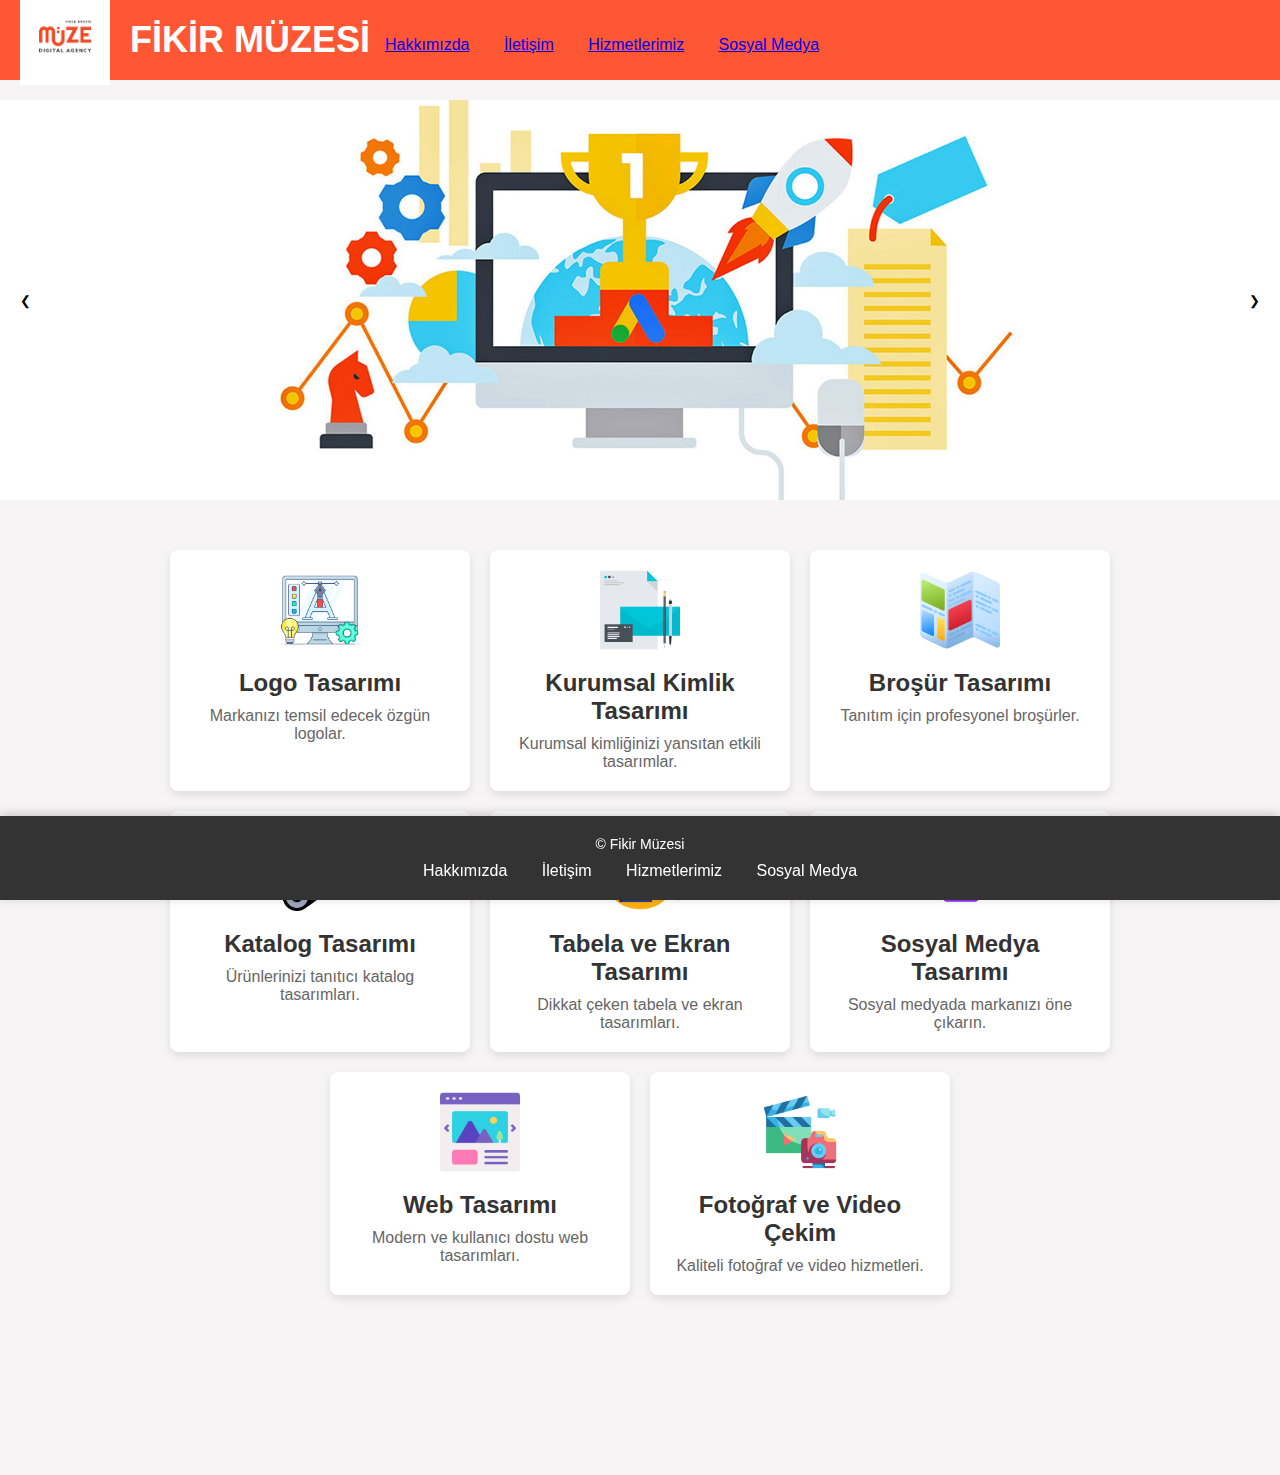
==== index.html @ a1147782 "first commit" ====
<!DOCTYPE html>
<html lang="tr">
<head>
    <meta charset="UTF-8">
    <meta name="viewport" content="width=device-width, initial-scale=1.0">
    <title>FİKİR MÜZESİ</title>
    <link rel="stylesheet" href="style.css">
</head>
<body>
    <header>
        <header>
            <img src="Icons/müze-agency-2-1.png" alt="Logo" class="logo"> <!-- Logo burada -->
            <h1>FİKİR MÜZESİ</h1> <!-- Başlık burada -->
            <nav>
                <ul class="menu">
                    <li><a href="#">Hakkımızda</a></li>
                    <li><a href="#">İletişim</a></li>
                    <li><a href="#">Hizmetlerimiz</a></li>
                    <li><a href="#">Sosyal Medya</a></li>
                </ul>
            </nav>
        </header>
        
    </header>

    <section class="slider">
        <div class="slides">
            <div class="slide active">
                <img src="Icons/01.jpg" alt="Slider 1">
            </div>
            <div class="slide">
                <img src="Icons/images.png" alt="Slider 2">
            </div>
            <div class="slide">
                <img src="Icons/eb531görseltasarim.jpg" alt="Slider 3">
            </div>
        </div>
        <button class="prev" onclick="changeSlide(-1)">&#10094;</button>
        <button class="next" onclick="changeSlide(1)">&#10095;</button>
    </section>
    <section class="services">
        <div class="service">
            <img src="Icons/typography.png" alt="Logo Tasarımı">
            <h2>Logo Tasarımı</h2>
            <p>Markanızı temsil edecek özgün logolar.</p>
        </div>
        <div class="service">
            <img src="Icons/branding.png" alt="Kurumsal Kimlik Tasarımı">
            <h2>Kurumsal Kimlik Tasarımı</h2>
            <p>Kurumsal kimliğinizi yansıtan etkili tasarımlar.</p>
        </div>
        <div class="service">
            <img src="Icons/printing.png" alt="Broşür Tasarımı">
            <h2>Broşür Tasarımı</h2>
            <p>Tanıtım için profesyonel broşürler.</p>
        </div>
        <div class="service">
            <img src="Icons/catalogDesign.png" alt="Katalog Tasarımı">
            <h2>Katalog Tasarımı</h2>
            <p>Ürünlerinizi tanıtıcı katalog tasarımları.</p>
        </div>
        <div class="service">
            <img src="Icons/ux.png" alt="Tabela ve Ekran Tasarımı">
            <h2>Tabela ve Ekran Tasarımı</h2>
            <p>Dikkat çeken tabela ve ekran tasarımları.</p>
        </div>
        <div class="service">
            <img src="Icons/mobile.png" alt="Sosyal Medya Tasarımı">
            <h2>Sosyal Medya Tasarımı</h2>
            <p>Sosyal medyada markanızı öne çıkarın.</p>
        </div>
        <div class="service">
            <img src="Icons/website-layout.png" alt="Web Tasarımı">
            <h2>Web Tasarımı</h2>
            <p>Modern ve kullanıcı dostu web tasarımları.</p>
        </div>
        <div class="service">
            <img src="Icons/photograph.png" alt="Fotoğraf ve Video Çekim">
            <h2>Fotoğraf ve Video Çekim</h2>
            <p>Kaliteli fotoğraf ve video hizmetleri.</p>
        </div>
    </section>
    <footer>
        <p>&copy; Fikir Müzesi</p>
        <nav>
            <ul>
                <li><a href="#">Hakkımızda</a></li>
                <li><a href="#">İletişim</a></li>
                <li><a href="#">Hizmetlerimiz</a></li>
                <li><a href="#">Sosyal Medya</a></li>
            </ul>
        </nav>
    </footer>

    <script>
        let slideIndex = 0; // Başlangıç slaytı
        showSlides();
        
        function showSlides() {
            let slides = document.getElementsByClassName("slide");
            for (let i = 0; i < slides.length; i++) {
                slides[i].style.display = "none"; // Tüm slaytları gizle
            }
            slideIndex++;
            if (slideIndex > slides.length) { slideIndex = 1 } // 1'den başla
            slides[slideIndex - 1].style.display = "block"; // Aktif slaytı göster
            setTimeout(showSlides, 10000); // 5 saniyede bir slayt değiştir
        }
        
        function changeSlide(n) {
            slideIndex += n; // Slayt indexini değiştir
            if (slideIndex > document.getElementsByClassName("slide").length) { slideIndex = 1; }
            if (slideIndex < 1) { slideIndex = document.getElementsByClassName("slide").length; }
            showSlides(); // Slaytları güncelle
        }
        </script>
        

</body>
</html>
---- style.css ----
* {
    margin: 0;
    padding: 0;
    box-sizing: border-box;
}

body {
    font-family: Arial, sans-serif;
    background-color: rgb(246, 244, 244);
    color: #333;
    padding-bottom: 150px; 
}

header {
    background-color: #FF5733;
    padding: 10px; /* Üst boşluk */
    color: white;
    height: 80px; /* Başlık yüksekliği */
    display: flex;
    align-items: center; /* Dikey hizalama */
    position: relative; /* Üst elemanları konumlandırabilmek için */
}

header img {
    width: 90px; /* Logonun genişliği */
    height: auto; /* Oranını korur */
    margin-right: 20px; /* Logo ile başlık arasında boşluk */
}

h1 {
    font-size: 36px;
    font-weight: bold;
    margin: 0;
    flex-grow: 1; /* Başlık alanını genişletir */
    text-align: center; /* Başlığı ortada tutar */
}

.services {
    display: flex;
    flex-wrap: wrap;
    justify-content: center;
    padding: 20px;
}

.service {
    background-color: white;
    border-radius: 8px;
    box-shadow: 0 4px 8px rgba(0, 0, 0, 0.1);
    margin: 10px;
    padding: 20px;
    text-align: center;
    width: 300px;
    transition: transform 0.3s;
}

.service:hover {
    transform: scale(1.05);
}

.service img {
    width: 80px;
    height: 80px;
    margin-bottom: 15px;
}

.service h2 {
    font-size: 24px;
    margin-bottom: 10px;
}

.service p {
    font-size: 16px;
    color: #666;
}
.slider {
    position: relative;
    width: 100%; /* Slider genişliği tam sayfa */
    height: 400px; /* İstenilen yükseklik */
    margin: 20px auto; /* Ortalar */
    overflow: hidden; /* Taşan içeriği gizler */
}

.slides {
    display: flex; /* Slaytları yan yana dizmek için */
    transition: transform 0.10s ease; /* Geçiş efekti */
}

.slide {
    width: 100%; /* Her slaytın genişliği tam sayfa */
    height: 400px; /* Her slaytın yüksekliği */
}

.slide img {
    width: 100%; /* Resmin genişliği */
    height: 100%; /* Resmin yüksekliği */
    object-fit: cover; /* Resmi kapsayıcı alanı tam doldurur */
}

button.prev, button.next {
    position: absolute; /* Konumlandırmak için */
    top: 50%; /* Dikey ortalama */
    transform: translateY(-50%); /* Dikey ortalama */
    background-color: rgba(255, 255, 255, 0.7); /* Arka plan rengi */
    border: none; /* Kenarlık yok */
    padding: 10px; /* İç boşluk */
    cursor: pointer; /* İmleç işareti */
    z-index: 10; /* Üstte görünür */
}

button.prev {
    left: 10px; /* Solda */
}

button.next {
    right: 10px; /* Sağda */
}

button:hover {
    background-color: rgba(255, 255, 255, 1); /* Hover rengi */
}


button.prev, button.next {
    position: absolute; /* Konumlandırmak için */
    top: 50%; /* Dikey ortalama */
    transform: translateY(-50%); /* Dikey ortalama */
    background-color: rgba(255, 255, 255, 0.7); /* Arka plan rengi */
    border: none; /* Kenarlık yok */
    padding: 10px; /* İç boşluk */
    cursor: pointer; /* İmleç işareti */
    z-index: 10; /* Üstte görünür */
}

button.prev {
    left: 10px; /* Solda */
}

button.next {
    right: 10px; /* Sağda */
}

button:hover {
    background-color: rgba(255, 255, 255, 1); /* Hover rengi */
}

footer {
    background-color: #333; /* Arka plan rengi */
    color: white; /* Yazı rengi */
    text-align: center; /* Metni ortalar */
    padding: 20px; /* İç boşluk */
    position: fixed; /* Sayfanın altında sabit kalır */
    bottom: 0;
    width: 100%; /* Sayfanın tamamını kaplar */
    box-shadow: 0 -2px 10px rgba(0, 0, 0, 0.2); /* Hafif bir gölge efekti */
    z-index: 1000; /* Üstte kalmasını sağlar */
    margin-top: 200px; /* Üst kısmı ile boşluk bırakır */
}

footer p {
    margin: 0; /* Varsayılan boşluğu kaldırır */
    font-size: 14px; /* Yazı boyutu */
}

nav {
    margin-top: 10px; /* Üstten boşluk */
}

nav ul {
    list-style: none; /* Madde işaretlerini kaldırır */
    padding: 0; /* İçerideki boşluğu kaldırır */
}

nav ul li {
    display: inline; /* Öğeleri yan yana dizmek için */
    margin: 0 15px; /* Öğeler arasında boşluk */
}

footer a {
    color: white; /* Link rengi */
    text-decoration: none; /* Alt çizgiyi kaldırır */
}

footer a:hover {
    text-decoration: underline; /* Üzerine gelindiğinde altı çizilir */
}
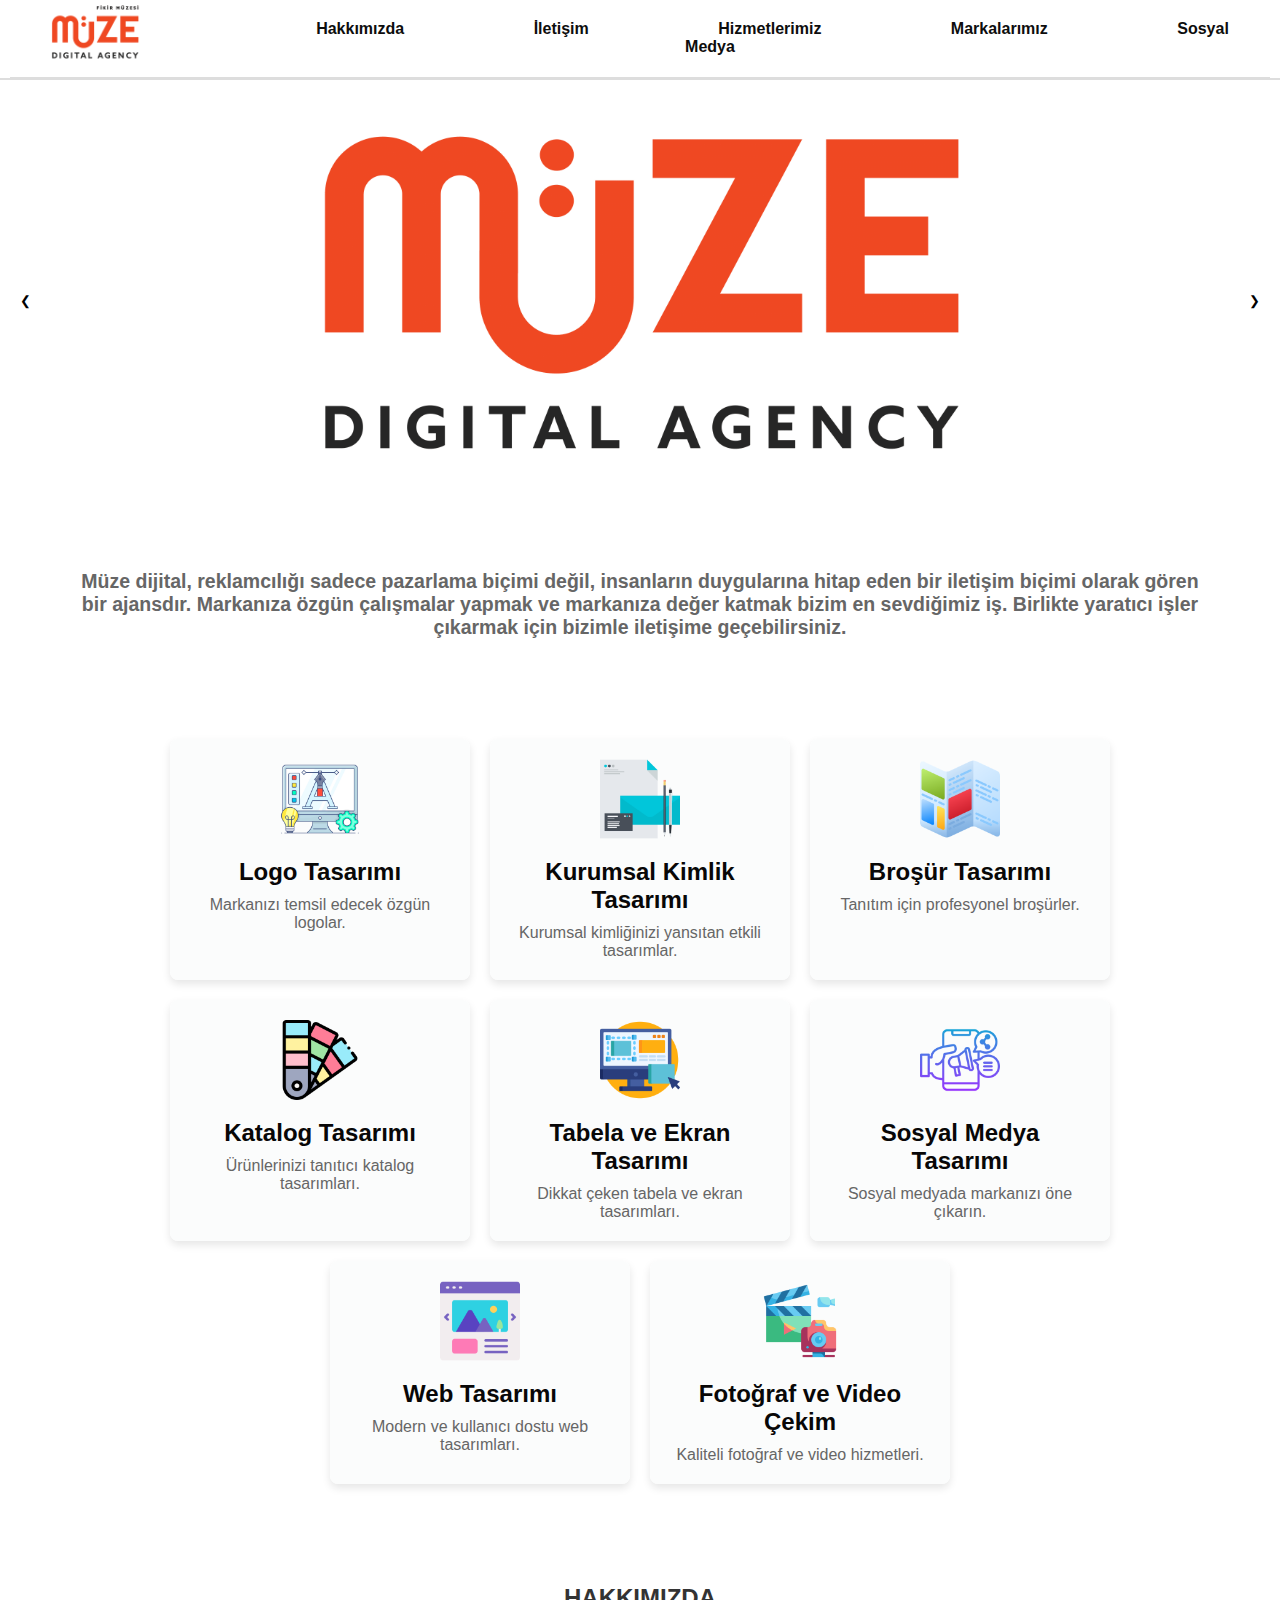
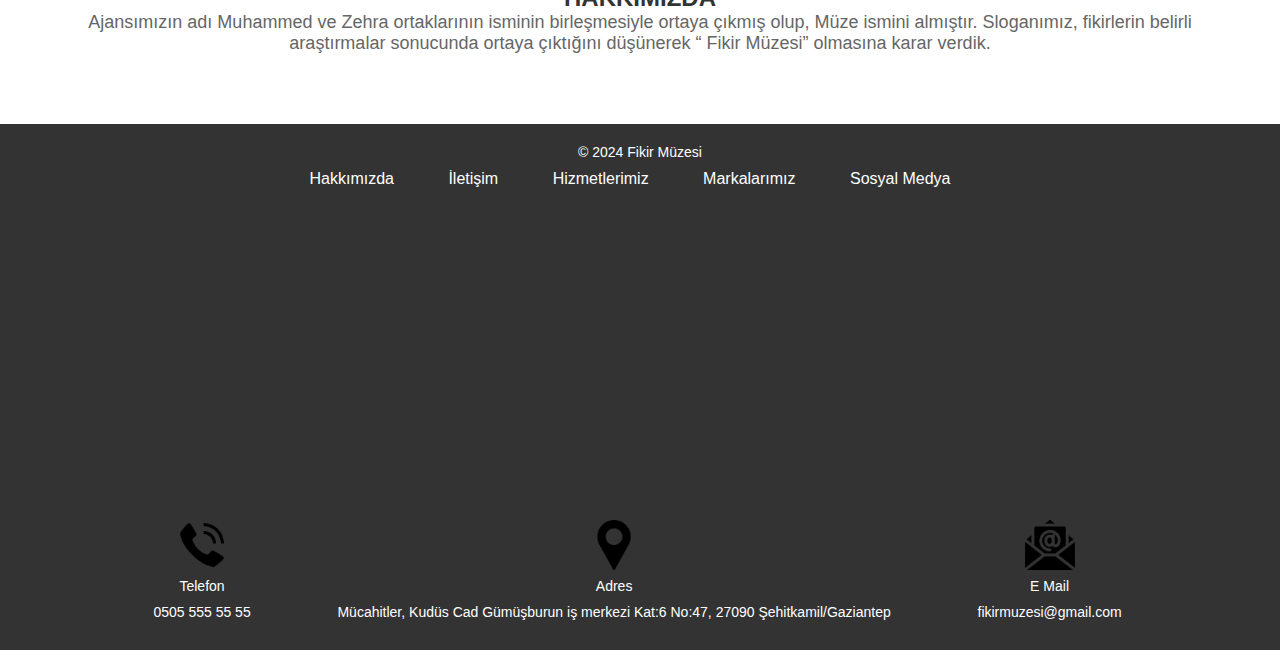
==== commit ac44c2d8: "update project" ====
--- a/index.html
+++ b/index.html
@@ -9,16 +9,18 @@
 <body>
     <header>
         <header>
-            <img src="Icons/müze-agency-2-1.png" alt="Logo" class="logo"> <!-- Logo burada -->
-            <h1>FİKİR MÜZESİ</h1> <!-- Başlık burada -->
+            <img src="Images/fikirMuzesi.png" alt="Logo" class="logo"> <!-- Logo burada -->
+           <!-- Başlık burada -->
             <nav>
                 <ul class="menu">
                     <li><a href="#">Hakkımızda</a></li>
                     <li><a href="#">İletişim</a></li>
                     <li><a href="#">Hizmetlerimiz</a></li>
+                    <li><a href="#">Markalarımız</a></li>
                     <li><a href="#">Sosyal Medya</a></li>
                 </ul>
             </nav>
+        
         </header>
         
     </header>
@@ -26,71 +28,121 @@
     <section class="slider">
         <div class="slides">
             <div class="slide active">
-                <img src="Icons/01.jpg" alt="Slider 1">
+                <img src="Images/müze-agency.png" alt="Slider 1">
             </div>
             <div class="slide">
-                <img src="Icons/images.png" alt="Slider 2">
+                <img src="Images/slider2.jpg" alt="Slider2">
             </div>
             <div class="slide">
-                <img src="Icons/eb531görseltasarim.jpg" alt="Slider 3">
+                <img src="Images/slider3.jpg" alt="Slider 3">
             </div>
         </div>
         <button class="prev" onclick="changeSlide(-1)">&#10094;</button>
         <button class="next" onclick="changeSlide(1)">&#10095;</button>
     </section>
+    <div class="container">
+        <h2 class="centered-text">Müze dijital, reklamcılığı sadece pazarlama biçimi değil, insanların duygularına hitap eden bir iletişim biçimi olarak gören bir ajansdır. 
+
+            Markanıza  özgün çalışmalar yapmak ve markanıza değer katmak bizim en sevdiğimiz iş.
+            
+            Birlikte yaratıcı işler çıkarmak için bizimle iletişime geçebilirsiniz.</h2>
+    </div>
+
     <section class="services">
+       
         <div class="service">
-            <img src="Icons/typography.png" alt="Logo Tasarımı">
+            <img src="Images/logoDesign.png" alt="Logo Tasarımı">
             <h2>Logo Tasarımı</h2>
             <p>Markanızı temsil edecek özgün logolar.</p>
         </div>
         <div class="service">
-            <img src="Icons/branding.png" alt="Kurumsal Kimlik Tasarımı">
+            <img src="Images/corporateIdentityDesign.png" alt="Kurumsal Kimlik Tasarımı">
             <h2>Kurumsal Kimlik Tasarımı</h2>
             <p>Kurumsal kimliğinizi yansıtan etkili tasarımlar.</p>
         </div>
         <div class="service">
-            <img src="Icons/printing.png" alt="Broşür Tasarımı">
+            <img src="Images/brochureDesign.png" alt="Broşür Tasarımı">
             <h2>Broşür Tasarımı</h2>
             <p>Tanıtım için profesyonel broşürler.</p>
         </div>
         <div class="service">
-            <img src="Icons/catalogDesign.png" alt="Katalog Tasarımı">
+            <img src="Images/catalogDesign.png" alt="Katalog Tasarımı">
             <h2>Katalog Tasarımı</h2>
             <p>Ürünlerinizi tanıtıcı katalog tasarımları.</p>
         </div>
         <div class="service">
-            <img src="Icons/ux.png" alt="Tabela ve Ekran Tasarımı">
+            <img src="Images/screenDesign.png" alt="Tabela ve Ekran Tasarımı">
             <h2>Tabela ve Ekran Tasarımı</h2>
             <p>Dikkat çeken tabela ve ekran tasarımları.</p>
         </div>
         <div class="service">
-            <img src="Icons/mobile.png" alt="Sosyal Medya Tasarımı">
+            <img src="Images/mobile.png" alt="Sosyal Medya Tasarımı">
             <h2>Sosyal Medya Tasarımı</h2>
             <p>Sosyal medyada markanızı öne çıkarın.</p>
         </div>
         <div class="service">
-            <img src="Icons/website-layout.png" alt="Web Tasarımı">
+            <img src="Images/website-layout.png" alt="Web Tasarımı">
             <h2>Web Tasarımı</h2>
             <p>Modern ve kullanıcı dostu web tasarımları.</p>
         </div>
         <div class="service">
-            <img src="Icons/photograph.png" alt="Fotoğraf ve Video Çekim">
+            <img src="Images/photograph.png" alt="Fotoğraf ve Video Çekim">
             <h2>Fotoğraf ve Video Çekim</h2>
             <p>Kaliteli fotoğraf ve video hizmetleri.</p>
         </div>
     </section>
+    <div class="topic">
+        <h2>HAKKIMIZDA </h2>
+        <P>
+     Ajansımızın adı Muhammed ve Zehra 
+        ortaklarının isminin birleşmesiyle ortaya çıkmış olup, Müze ismini almıştır.
+        Sloganımız, fikirlerin belirli araştırmalar sonucunda ortaya çıktığını düşünerek “ Fikir Müzesi” olmasına karar verdik.
+    </p>
+    </div>
+    
     <footer>
-        <p>&copy; Fikir Müzesi</p>
-        <nav>
-            <ul>
-                <li><a href="#">Hakkımızda</a></li>
-                <li><a href="#">İletişim</a></li>
-                <li><a href="#">Hizmetlerimiz</a></li>
-                <li><a href="#">Sosyal Medya</a></li>
-            </ul>
-        </nav>
+        <div class="footer-container">
+            <p>&copy; 2024 Fikir Müzesi</p>
+            <nav>
+                <ul class="footer-menu">
+                    <li><a href="#">Hakkımızda</a></li>
+                    <li><a href="#">İletişim</a></li>
+                    <li><a href="#">Hizmetlerimiz</a></li>
+                    <li><a href="#">Markalarımız</a></li>
+                    <li><a href="#">Sosyal Medya</a></li>
+                </ul>
+            </nav>
+           
+            <div class="map-container">
+            
+                <iframe
+                    src="https://www.google.com/maps/embed?pb=!1m18!1m12!1m3!1d25464.930027003207!2d37.33092562923365!3d37.07853797156582!2m3!1f0!2f0!3f0!3m2!1i1024!2i768!4f13.1!3m3!1m2!1s0x1531e1593fa561cb%3A0x42504c09f94bd702!2sM%C3%BCcahitler%2C%2027090%20%C5%9Eehitkamil%2FGaziantep!5e0!3m2!1str!2str!4v1728075648293!5m2!1str!2str"
+                    width="100%" height="200" style="border:0;" allowfullscreen="" loading="lazy"
+                    referrerpolicy="no-referrer-when-downgrade">
+                </iframe>
+            </div>
+
+            <div class="iletisim">
+                <div class ="phone">
+                    <img src="Images/telephone-call.png" alt="Telefon">
+                    <p>Telefon</p>
+                    <p>0505 555 55 55</p>
+                </div>
+                <div class ="adres">
+                    <img src="Images/pin.png" alt="adres">
+                    <p>Adres</p>
+                    <p>Mücahitler, Kudüs Cad Gümüşburun iş merkezi Kat:6 No:47, 27090 Şehitkamil/Gaziantep</p>
+                </div>
+                <div class ="mail">
+                    <img src="Images/email.png" alt="Mail">
+                    <p>E Mail</p>
+                    <p>fikirmuzesi@gmail.com</p>
+                   
+                </div>
+            </div>
+        </div>
     </footer>
+
 
     <script>
         let slideIndex = 0; // Başlangıç slaytı
--- a/style.css
+++ b/style.css
@@ -1,3 +1,4 @@
+
 * {
     margin: 0;
     padding: 0;
@@ -6,25 +7,83 @@
 
 body {
     font-family: Arial, sans-serif;
-    background-color: rgb(246, 244, 244);
-    color: #333;
-    padding-bottom: 150px; 
+    background-color: white;
+    color: #080707;
+    padding-bottom: 0px; 
 }
 
 header {
-    background-color: #FF5733;
+  
     padding: 10px; /* Üst boşluk */
     color: white;
     height: 80px; /* Başlık yüksekliği */
     display: flex;
     align-items: center; /* Dikey hizalama */
     position: relative; /* Üst elemanları konumlandırabilmek için */
+    border-bottom: 2px solid #ddd; 
 }
 
 header img {
-    width: 90px; /* Logonun genişliği */
+    width: 150px; /* Logonun genişliği */
     height: auto; /* Oranını korur */
-    margin-right: 20px; /* Logo ile başlık arasında boşluk */
+    margin-right: 10px; /* Logo ile başlık arasında boşluk */
+}
+
+header {
+    background-color: white;
+    color: #FF5733;
+    padding: 10px ;
+    text-align: center;
+    font-weight: 700; 
+}
+
+.about {
+    text-align: center; /* Yazıyı ortalar */
+    padding: 30px;
+}
+
+.about h2 {
+    font-size: 2em; /* Başlık boyutu */
+    font-weight: bold;
+    margin-bottom: 10px;
+}
+
+.about p {
+    font-size: 1.5em; /* Yazı boyutunu büyüt */
+    font-weight: bold; /* Yazıyı kalın yap */
+    line-height: 1.6;
+    max-width: 800px; /* Maksimum genişlik belirle */
+    margin: 0 auto; /* Ortalamak için */
+}
+
+
+.menu {
+    list-style-type: none;
+    margin: 0;
+    padding: 0;
+    text-align: center;
+}
+
+.menu li {
+    display: inline;
+    margin-right: 5px;
+    margin-left: 90px;
+   
+}
+
+.menu li a {
+    text-decoration: none;
+    color: #0d0d0d;
+    padding: 10px 15px;
+    border-radius: 5px;
+    transition: background-color 0.3s;
+    text-align: right;
+    
+}
+
+nav ul li a:hover {
+    color: #FF5733; /* Üzerine gelince değişen renk */
+    text-decoration: underline; /* Altı çizgili olur */
 }
 
 h1 {
@@ -43,7 +102,7 @@
 }
 
 .service {
-    background-color: white;
+    background-color: rgba(251, 252, 252, 0.922);
     border-radius: 8px;
     box-shadow: 0 4px 8px rgba(0, 0, 0, 0.1);
     margin: 10px;
@@ -51,10 +110,14 @@
     text-align: center;
     width: 300px;
     transition: transform 0.3s;
+    
+
 }
 
 .service:hover {
     transform: scale(1.05);
+    background-color: #aaadb1ba;
+
 }
 
 .service img {
@@ -72,22 +135,29 @@
     font-size: 16px;
     color: #666;
 }
+
 .slider {
     position: relative;
     width: 100%; /* Slider genişliği tam sayfa */
     height: 400px; /* İstenilen yükseklik */
     margin: 20px auto; /* Ortalar */
     overflow: hidden; /* Taşan içeriği gizler */
+     
 }
 
 .slides {
     display: flex; /* Slaytları yan yana dizmek için */
     transition: transform 0.10s ease; /* Geçiş efekti */
+ 
 }
 
 .slide {
     width: 100%; /* Her slaytın genişliği tam sayfa */
     height: 400px; /* Her slaytın yüksekliği */
+    margin-right: 90px;
+    margin-left: 90px;
+ 
+    background-size:cover; /* Oranı koruyarak tam dolu görünüm */
 }
 
 .slide img {
@@ -95,6 +165,8 @@
     height: 100%; /* Resmin yüksekliği */
     object-fit: cover; /* Resmi kapsayıcı alanı tam doldurur */
 }
+
+
 
 button.prev, button.next {
     position: absolute; /* Konumlandırmak için */
@@ -143,43 +215,133 @@
     background-color: rgba(255, 255, 255, 1); /* Hover rengi */
 }
 
+/* input.css */
+/* Footer stilleri */
 footer {
-    background-color: #333; /* Arka plan rengi */
-    color: white; /* Yazı rengi */
-    text-align: center; /* Metni ortalar */
-    padding: 20px; /* İç boşluk */
-    position: fixed; /* Sayfanın altında sabit kalır */
-    bottom: 0;
-    width: 100%; /* Sayfanın tamamını kaplar */
-    box-shadow: 0 -2px 10px rgba(0, 0, 0, 0.2); /* Hafif bir gölge efekti */
-    z-index: 1000; /* Üstte kalmasını sağlar */
-    margin-top: 200px; /* Üst kısmı ile boşluk bırakır */
+    background-color: #333;
+    color: #fff;
+    padding: 20px 0;
+    text-align: center;
+    margin-bottom: 0; /* Alttaki boşluğu sıfırla */
+}
+
+.footer-container {
+    max-width: 1200px;
+    margin: 0 auto;
 }
 
 footer p {
-    margin: 0; /* Varsayılan boşluğu kaldırır */
-    font-size: 14px; /* Yazı boyutu */
-}
-
-nav {
-    margin-top: 10px; /* Üstten boşluk */
-}
-
-nav ul {
-    list-style: none; /* Madde işaretlerini kaldırır */
-    padding: 0; /* İçerideki boşluğu kaldırır */
-}
-
-nav ul li {
-    display: inline; /* Öğeleri yan yana dizmek için */
-    margin: 0 15px; /* Öğeler arasında boşluk */
-}
-
-footer a {
-    color: white; /* Link rengi */
-    text-decoration: none; /* Alt çizgiyi kaldırır */
-}
-
-footer a:hover {
-    text-decoration: underline; /* Üzerine gelindiğinde altı çizilir */
-}+    font-size: 14px;
+    margin-bottom: 10px;
+}
+
+.footer-menu {
+    list-style-type: none;
+    padding: 0;
+    margin: 10px 0;
+}
+
+.footer-menu li {
+    display: inline;
+    margin-right: 20px;
+}
+
+.footer-menu li a {
+    text-decoration: none;
+    color: #fff;
+    padding: 10px 15px;
+    border-radius: 5px;
+    transition: background-color 0.3s;
+}
+
+.footer-menu li a:hover {
+    background-color: #555;
+}
+
+.map-container {
+    margin-top: 30px;
+    font-size: 10px;
+}
+
+.map-container h3 {
+    font-size: 20px;
+    margin-bottom: 10px;
+}
+
+.map-container iframe {
+    border: 0;
+    width: 100%;
+    height: 300px;
+    border-radius: 5px;
+}
+.container {
+    font-size: 13px;
+    text-align:center;
+    margin-right: 90px;
+    margin-left: 90px;
+    color:#666;
+    margin:70px;
+
+}
+
+
+.phone, .address {
+    margin: 50px 0; /* Her iki bölüm arasında 10px boşluk */
+}
+
+
+.topic {
+    font-size: 18px;
+    text-align:center;
+    margin-right: 90px;
+    margin-left: 90px;
+    color:#666;
+    margin:70px;
+
+}
+
+.topic h2{
+    font-size: 24px;
+    color: #333;
+}
+
+.phone img{ 
+    width: 50px;
+    height: 50px;
+    margin-bottom: 5px;
+   
+    
+
+}
+.mail img{ 
+    width: 50px;
+    height: 50px;
+    margin-bottom: 5px
+
+}
+
+.adres img{ 
+    width: 50px;
+    height: 50px;
+    margin-bottom: 5px
+
+}
+.iletisim {
+    display: flex;
+    justify-content: space-around; /* İçindeki elemanları eşit aralıklarla yatay olarak düzenler */
+    align-items: center; /* Yüksekliği ortalar */
+    margin-left: 70px;
+    margin-right: 75px;
+    font-size: 12px;
+}
+
+.iletisim .phone,
+.iletisim .adres,
+.iletisim .mail {
+    text-align: center; /* İçeriği ortalar */
+    margin: 0 10px; /* Kenar boşlukları ayarlar */
+   
+}
+
+
+
